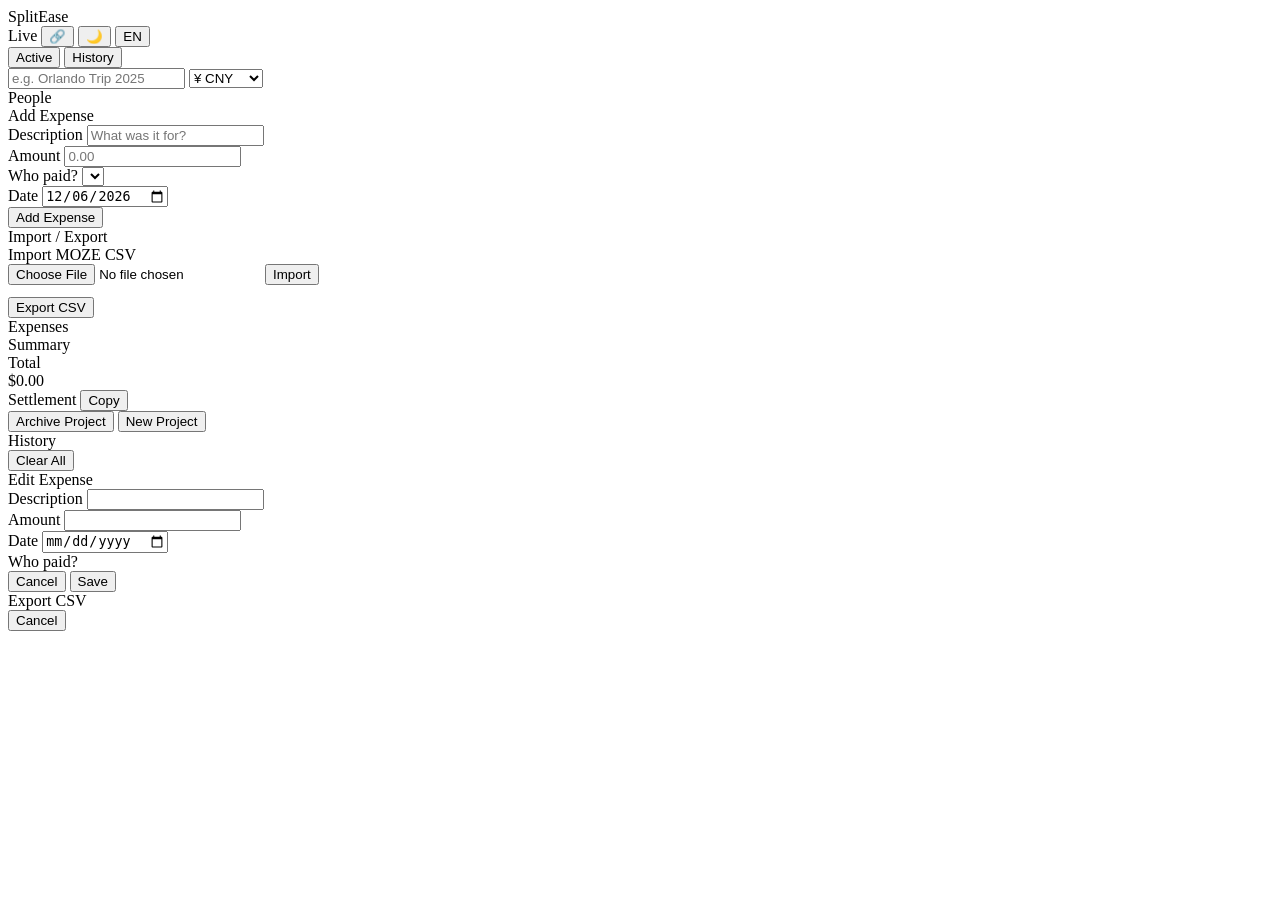
==== static/index.html @ 930db7bf "Complete rewrite: SplitEase v2.0 - FastAPI + SQLite backend replacing raw http.server + JSON file - " ====
<!DOCTYPE html>
<html lang="en">
<head>
    <meta charset="UTF-8">
    <meta name="viewport" content="width=device-width, initial-scale=1.0, user-scalable=no">
    <title>SplitEase</title>
    <link rel="stylesheet" href="/css/style.css">
    <link rel="icon" href="data:image/svg+xml,<svg xmlns='http://www.w3.org/2000/svg' viewBox='0 0 100 100'><text y='.9em' font-size='90'>💰</text></svg>">
</head>
<body>

<div id="toastContainer" class="toast-container"></div>

<div class="app-container">

    <!-- Header -->
    <header class="app-header">
        <span class="app-logo" data-i18n="appTitle">SplitEase</span>
        <div class="header-actions">
            <span id="syncBadge" class="sync-badge hidden">
                <span class="sync-dot"></span>
                Live
            </span>
            <button class="icon-button" onclick="startShare()" title="Share">&#128279;</button>
            <button class="icon-button" id="themeBtn" onclick="toggleTheme()">&#127769;</button>
            <button class="icon-button" id="langBtn" onclick="toggleLang(); render();">EN</button>
        </div>
    </header>

    <!-- Tabs -->
    <div class="tab-bar">
        <button class="tab-btn active" data-tab="active" onclick="switchTab('active')" data-i18n="tabActive">Active</button>
        <button class="tab-btn" data-tab="history" onclick="switchTab('history')" data-i18n="tabHistory">History</button>
    </div>

    <!-- ===== Active View ===== -->
    <div id="viewActive">

        <!-- Project Info -->
        <div class="card">
            <div class="project-header">
                <input type="text" id="projectName" data-i18n-ph="projectNamePh"
                       placeholder="e.g. Orlando Trip 2025"
                       oninput="onProjectNameChange(this.value)">
                <select id="currencySelect" class="currency-select" onchange="onCurrencyChange(this.value)">
                    <option value="¥">¥ CNY</option>
                    <option value="$">$ USD</option>
                    <option value="€">€ EUR</option>
                    <option value="£">£ GBP</option>
                    <option value="₩">₩ KRW</option>
                    <option value="JP¥">JP¥ JPY</option>
                </select>
            </div>
        </div>

        <!-- People -->
        <div class="card">
            <div class="card-title" data-i18n="people">People</div>
            <div id="peopleList" class="people-section">
                <!-- Rendered by JS -->
            </div>
        </div>

        <!-- Add Expense -->
        <div class="card">
            <div class="card-title" data-i18n="addExpense">Add Expense</div>
            <div class="add-expense-form">
                <div class="form-row">
                    <div class="form-group">
                        <label data-i18n="itemName">Description</label>
                        <input type="text" id="expenseName" data-i18n-ph="itemNamePh"
                               placeholder="What was it for?"
                               onkeydown="if(event.key==='Enter'){addExpense();event.preventDefault()}">
                    </div>
                    <div class="form-group">
                        <label data-i18n="amount">Amount</label>
                        <input type="number" id="expenseAmount" placeholder="0.00" step="0.01" min="0"
                               onkeydown="if(event.key==='Enter'){addExpense();event.preventDefault()}">
                    </div>
                </div>
                <div class="form-row">
                    <div class="form-group">
                        <label data-i18n="payer">Who paid?</label>
                        <select id="expensePayer">
                            <!-- Populated by JS -->
                        </select>
                    </div>
                    <div class="form-group">
                        <label data-i18n="date">Date</label>
                        <input type="date" id="expenseDate">
                    </div>
                </div>
                <button class="btn btn-primary btn-block" onclick="addExpense()" data-i18n="addExpense">Add Expense</button>
            </div>
        </div>

        <!-- Import / Export -->
        <div class="card">
            <div class="card-title" data-i18n="importExport">Import / Export</div>
            <div class="import-area">
                <div class="import-title" data-i18n="importCSV">Import MOZE CSV</div>
                <input type="file" id="csvFileInput" accept=".csv">
                <button class="btn btn-secondary btn-sm mt-8" onclick="handleCSVImport()" data-i18n="processCSV">Import</button>
            </div>
            <div style="display:flex;gap:8px;margin-top:12px">
                <button class="btn btn-outline btn-block" onclick="showExportMenu()" data-i18n="exportCSV">Export CSV</button>
            </div>
        </div>

        <!-- Expense List -->
        <div class="card">
            <div class="card-title" data-i18n="expenses">Expenses</div>
            <div id="expenseList" class="expense-list">
                <!-- Rendered by JS -->
            </div>
        </div>

        <!-- Summary -->
        <div id="summarySection" class="card summary-section hidden">
            <div class="card-title" data-i18n="summary">Summary</div>

            <div class="total-banner">
                <div class="total-label" data-i18n="totalCost">Total</div>
                <div id="totalAmount" class="total-amount">$0.00</div>
            </div>

            <div id="personSummaryGrid" class="person-summary-grid">
                <!-- Rendered by JS -->
            </div>

            <div class="settle-section">
                <div class="settle-title">
                    <span data-i18n="settlement">Settlement</span>
                    <button class="btn btn-sm btn-outline" onclick="copySettlement()" data-i18n="settleCopy">Copy</button>
                </div>
                <div id="settleList" class="settle-list">
                    <!-- Rendered by JS -->
                </div>
            </div>
        </div>

        <!-- Bottom Actions -->
        <div class="bottom-bar">
            <button class="btn btn-success" onclick="archiveProject()" data-i18n="archive">Archive Project</button>
            <button class="btn btn-outline" onclick="resetProject()" data-i18n="newProject">New Project</button>
        </div>

    </div>

    <!-- ===== History View ===== -->
    <div id="viewHistory" class="hidden">
        <div class="card">
            <div class="card-title" data-i18n="history">History</div>
            <div id="historyList" class="history-list">
                <!-- Rendered by JS -->
            </div>
            <button class="btn btn-outline mt-16" onclick="clearHistory()" style="color:var(--danger)"
                    data-i18n="clearHistory">Clear All</button>
        </div>
    </div>

</div>

<!-- ===== Edit Expense Modal ===== -->
<div id="editModal" class="modal-overlay" onclick="if(event.target===this)closeEditModal()">
    <div class="modal-content">
        <div class="modal-handle"></div>
        <div class="modal-title" data-i18n="editExpense">Edit Expense</div>
        <input type="hidden" id="editExpId">

        <div class="form-group mb-12">
            <label data-i18n="itemName">Description</label>
            <input type="text" id="editExpName">
        </div>

        <div class="form-row mb-12">
            <div class="form-group">
                <label data-i18n="amount">Amount</label>
                <input type="number" id="editExpAmount" step="0.01" min="0">
            </div>
            <div class="form-group">
                <label data-i18n="date">Date</label>
                <input type="date" id="editExpDate">
            </div>
        </div>

        <div class="form-group mb-12">
            <label data-i18n="payer">Who paid?</label>
            <div id="editExpPayer" class="payer-select">
                <!-- Rendered by JS -->
            </div>
        </div>

        <div class="modal-actions">
            <button class="btn btn-secondary" onclick="closeEditModal()" data-i18n="cancel">Cancel</button>
            <button class="btn btn-primary" onclick="saveEdit()" data-i18n="save">Save</button>
        </div>
    </div>
</div>

<!-- ===== Export Modal ===== -->
<div id="exportModal" class="modal-overlay" onclick="if(event.target===this)closeExportModal()">
    <div class="modal-content">
        <div class="modal-handle"></div>
        <div class="modal-title" data-i18n="exportCSV">Export CSV</div>
        <div id="exportPersonList">
            <!-- Rendered by JS -->
        </div>
        <button class="btn btn-secondary btn-block mt-16" onclick="closeExportModal()" data-i18n="cancel">Cancel</button>
    </div>
</div>

<!-- Scripts -->
<script src="/js/i18n.js"></script>
<script src="/js/settle.js"></script>
<script src="/js/csv.js"></script>
<script src="/js/app.js"></script>

<script>
    // Set today's date as default
    document.getElementById('expenseDate').valueAsDate = new Date();

    // Update lang button text
    const langObserver = new MutationObserver(() => {
        document.getElementById('langBtn').textContent = currentLang === 'en' ? 'EN' : '中';
        updatePayerOptions();
    });

    // Watch for language changes
    setInterval(() => {
        const btn = document.getElementById('langBtn');
        if (btn) btn.textContent = currentLang === 'en' ? 'EN' : '中';
    }, 500);
</script>

</body>
</html>
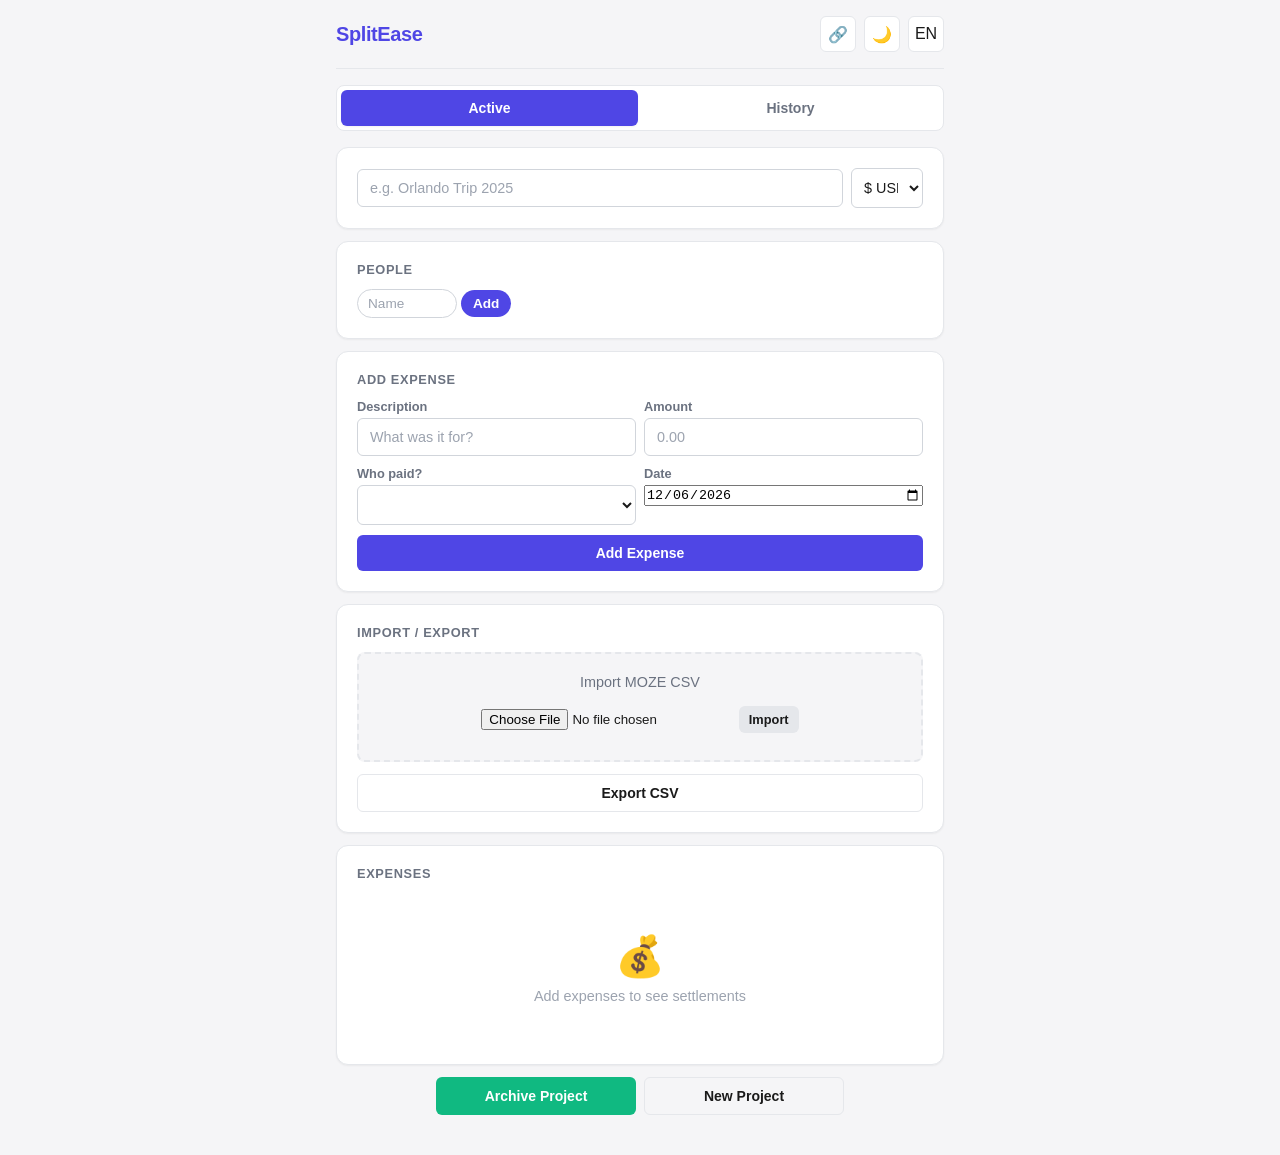
==== commit 4e7a0c7a: "Fix relative paths for sub-path proxy deployment Use relative CSS/JS paths and dynamic API URL detec" ====
--- a/static/index.html
+++ b/static/index.html
@@ -4,7 +4,7 @@
     <meta charset="UTF-8">
     <meta name="viewport" content="width=device-width, initial-scale=1.0, user-scalable=no">
     <title>SplitEase</title>
-    <link rel="stylesheet" href="/css/style.css">
+    <link rel="stylesheet" href="css/style.css">
     <link rel="icon" href="data:image/svg+xml,<svg xmlns='http://www.w3.org/2000/svg' viewBox='0 0 100 100'><text y='.9em' font-size='90'>💰</text></svg>">
 </head>
 <body>
@@ -211,10 +211,10 @@
 </div>
 
 <!-- Scripts -->
-<script src="/js/i18n.js"></script>
-<script src="/js/settle.js"></script>
-<script src="/js/csv.js"></script>
-<script src="/js/app.js"></script>
+<script src="js/i18n.js"></script>
+<script src="js/settle.js"></script>
+<script src="js/csv.js"></script>
+<script src="js/app.js"></script>
 
 <script>
     // Set today's date as default
--- a/static/css/style.css
+++ b/static/css/style.css
@@ -0,0 +1,905 @@
+/* ===== CSS Variables ===== */
+:root {
+    --primary: #4f46e5;
+    --primary-hover: #4338ca;
+    --primary-light: #e0e7ff;
+    --bg: #f5f5f7;
+    --card: #ffffff;
+    --text: #1a1a1a;
+    --text-secondary: #6b7280;
+    --text-tertiary: #9ca3af;
+    --border: #e5e7eb;
+    --input-bg: #ffffff;
+    --input-border: #d1d5db;
+    --success: #10b981;
+    --success-light: #d1fae5;
+    --danger: #ef4444;
+    --danger-light: #fee2e2;
+    --warning: #f59e0b;
+    --warning-light: #fef3c7;
+    --shadow-sm: 0 1px 2px rgba(0,0,0,0.05);
+    --shadow: 0 1px 3px rgba(0,0,0,0.1), 0 1px 2px rgba(0,0,0,0.06);
+    --shadow-lg: 0 4px 6px -1px rgba(0,0,0,0.1), 0 2px 4px -2px rgba(0,0,0,0.1);
+    --radius: 12px;
+    --radius-sm: 8px;
+    --radius-xs: 6px;
+}
+
+[data-theme="dark"] {
+    --primary: #818cf8;
+    --primary-hover: #a5b4fc;
+    --primary-light: #312e81;
+    --bg: #0f172a;
+    --card: #1e293b;
+    --text: #f1f5f9;
+    --text-secondary: #94a3b8;
+    --text-tertiary: #64748b;
+    --border: #334155;
+    --input-bg: #334155;
+    --input-border: #475569;
+    --success: #34d399;
+    --success-light: #064e3b;
+    --danger: #f87171;
+    --danger-light: #7f1d1d;
+    --warning: #fbbf24;
+    --warning-light: #78350f;
+    --shadow-sm: 0 1px 2px rgba(0,0,0,0.2);
+    --shadow: 0 1px 3px rgba(0,0,0,0.3);
+    --shadow-lg: 0 4px 6px rgba(0,0,0,0.4);
+}
+
+/* ===== Reset & Base ===== */
+*, *::before, *::after { box-sizing: border-box; margin: 0; padding: 0; }
+
+body {
+    font-family: -apple-system, BlinkMacSystemFont, "SF Pro Display", "Segoe UI", Roboto, sans-serif;
+    background: var(--bg);
+    color: var(--text);
+    min-height: 100dvh;
+    transition: background-color 0.3s, color 0.3s;
+    -webkit-font-smoothing: antialiased;
+}
+
+/* ===== Layout ===== */
+.app-container {
+    max-width: 640px;
+    margin: 0 auto;
+    padding: 0 16px 100px;
+}
+
+/* ===== Header ===== */
+.app-header {
+    display: flex;
+    align-items: center;
+    justify-content: space-between;
+    padding: 16px 0;
+    position: sticky;
+    top: 0;
+    background: var(--bg);
+    z-index: 100;
+    border-bottom: 1px solid var(--border);
+    margin-bottom: 16px;
+}
+
+.app-logo {
+    font-size: 1.25rem;
+    font-weight: 700;
+    color: var(--primary);
+    letter-spacing: -0.02em;
+}
+
+.header-actions {
+    display: flex;
+    gap: 8px;
+    align-items: center;
+}
+
+.icon-button {
+    width: 36px;
+    height: 36px;
+    border: 1px solid var(--border);
+    background: var(--card);
+    border-radius: var(--radius-xs);
+    display: flex;
+    align-items: center;
+    justify-content: center;
+    cursor: pointer;
+    font-size: 1rem;
+    color: var(--text);
+    transition: all 0.15s;
+}
+
+.icon-button:hover { background: var(--primary-light); }
+.icon-button:active { transform: scale(0.95); }
+
+/* ===== Tabs ===== */
+.tab-bar {
+    display: flex;
+    gap: 4px;
+    background: var(--card);
+    border-radius: var(--radius-sm);
+    padding: 4px;
+    border: 1px solid var(--border);
+    margin-bottom: 16px;
+}
+
+.tab-btn {
+    flex: 1;
+    padding: 10px 16px;
+    border: none;
+    background: transparent;
+    color: var(--text-secondary);
+    font-size: 0.875rem;
+    font-weight: 600;
+    border-radius: var(--radius-xs);
+    cursor: pointer;
+    transition: all 0.2s;
+}
+
+.tab-btn.active {
+    background: var(--primary);
+    color: white;
+    box-shadow: var(--shadow-sm);
+}
+
+/* ===== Cards ===== */
+.card {
+    background: var(--card);
+    border: 1px solid var(--border);
+    border-radius: var(--radius);
+    padding: 20px;
+    margin-bottom: 12px;
+    box-shadow: var(--shadow-sm);
+}
+
+.card-title {
+    font-size: 0.8rem;
+    font-weight: 600;
+    color: var(--text-secondary);
+    text-transform: uppercase;
+    letter-spacing: 0.05em;
+    margin-bottom: 12px;
+}
+
+/* ===== Project Header Card ===== */
+.project-header {
+    display: flex;
+    gap: 8px;
+    align-items: center;
+}
+
+.project-header input {
+    flex: 1;
+}
+
+.currency-select {
+    width: 72px;
+    padding: 10px 8px;
+    border: 1px solid var(--input-border);
+    border-radius: var(--radius-xs);
+    background: var(--input-bg);
+    color: var(--text);
+    font-size: 0.9rem;
+    cursor: pointer;
+}
+
+/* ===== Inputs ===== */
+input[type="text"],
+input[type="number"],
+select {
+    width: 100%;
+    padding: 10px 12px;
+    border: 1px solid var(--input-border);
+    border-radius: var(--radius-xs);
+    background: var(--input-bg);
+    color: var(--text);
+    font-size: 0.9rem;
+    transition: border-color 0.2s;
+    outline: none;
+}
+
+input:focus, select:focus {
+    border-color: var(--primary);
+    box-shadow: 0 0 0 3px rgba(79,70,229,0.1);
+}
+
+input::placeholder { color: var(--text-tertiary); }
+
+/* ===== Buttons ===== */
+.btn {
+    display: inline-flex;
+    align-items: center;
+    justify-content: center;
+    gap: 6px;
+    padding: 10px 16px;
+    border: none;
+    border-radius: var(--radius-xs);
+    font-size: 0.875rem;
+    font-weight: 600;
+    cursor: pointer;
+    transition: all 0.15s;
+    white-space: nowrap;
+}
+
+.btn:active { transform: scale(0.97); }
+
+.btn-primary { background: var(--primary); color: white; }
+.btn-primary:hover { background: var(--primary-hover); }
+
+.btn-success { background: var(--success); color: white; }
+.btn-danger { background: var(--danger); color: white; }
+.btn-secondary { background: var(--border); color: var(--text); }
+
+.btn-outline {
+    background: transparent;
+    border: 1px solid var(--border);
+    color: var(--text);
+}
+
+.btn-outline:hover { background: var(--primary-light); }
+
+.btn-sm {
+    padding: 6px 10px;
+    font-size: 0.8rem;
+}
+
+.btn-block { width: 100%; }
+
+.btn-icon {
+    width: 32px;
+    height: 32px;
+    padding: 0;
+    border-radius: var(--radius-xs);
+}
+
+/* ===== People Tags ===== */
+.people-section {
+    display: flex;
+    flex-wrap: wrap;
+    gap: 8px;
+    align-items: center;
+}
+
+.person-tag {
+    display: inline-flex;
+    align-items: center;
+    gap: 6px;
+    padding: 6px 12px;
+    background: var(--primary-light);
+    color: var(--primary);
+    border-radius: 100px;
+    font-size: 0.85rem;
+    font-weight: 500;
+}
+
+.person-tag .remove-person {
+    width: 18px;
+    height: 18px;
+    border-radius: 50%;
+    border: none;
+    background: rgba(0,0,0,0.1);
+    color: var(--primary);
+    cursor: pointer;
+    display: flex;
+    align-items: center;
+    justify-content: center;
+    font-size: 0.7rem;
+    line-height: 1;
+}
+
+[data-theme="dark"] .person-tag .remove-person {
+    background: rgba(255,255,255,0.15);
+}
+
+.add-person-inline {
+    display: inline-flex;
+    align-items: center;
+    gap: 4px;
+}
+
+.add-person-inline input {
+    width: 100px;
+    padding: 6px 10px;
+    font-size: 0.85rem;
+    border-radius: 100px;
+}
+
+.add-person-inline .btn {
+    border-radius: 100px;
+    padding: 6px 12px;
+    font-size: 0.85rem;
+}
+
+/* ===== Expense List ===== */
+.expense-list {
+    display: flex;
+    flex-direction: column;
+    gap: 8px;
+}
+
+.expense-card {
+    display: flex;
+    align-items: center;
+    gap: 12px;
+    padding: 12px 16px;
+    background: var(--card);
+    border: 1px solid var(--border);
+    border-radius: var(--radius-sm);
+    cursor: pointer;
+    transition: all 0.15s;
+}
+
+.expense-card:hover {
+    border-color: var(--primary);
+    box-shadow: var(--shadow);
+}
+
+.expense-card.expanded {
+    flex-direction: column;
+    align-items: stretch;
+}
+
+.expense-main {
+    display: flex;
+    align-items: center;
+    gap: 12px;
+    width: 100%;
+    min-width: 0;
+}
+
+.expense-info {
+    flex: 1;
+    min-width: 0;
+}
+
+.expense-name {
+    font-weight: 600;
+    font-size: 0.95rem;
+    white-space: nowrap;
+    overflow: hidden;
+    text-overflow: ellipsis;
+}
+
+.expense-meta {
+    font-size: 0.8rem;
+    color: var(--text-secondary);
+    margin-top: 2px;
+    display: flex;
+    gap: 8px;
+    align-items: center;
+}
+
+.expense-amount {
+    font-weight: 700;
+    font-size: 1.1rem;
+    font-variant-numeric: tabular-nums;
+    white-space: nowrap;
+}
+
+.expense-actions {
+    display: flex;
+    gap: 4px;
+}
+
+/* Expense Detail (expanded) */
+.expense-detail {
+    width: 100%;
+    padding-top: 12px;
+    border-top: 1px solid var(--border);
+    display: none;
+}
+
+.expense-card.expanded .expense-detail {
+    display: block;
+}
+
+.split-type-selector {
+    display: flex;
+    gap: 4px;
+    margin-bottom: 12px;
+}
+
+.split-type-btn {
+    flex: 1;
+    padding: 6px;
+    border: 1px solid var(--border);
+    background: transparent;
+    color: var(--text-secondary);
+    font-size: 0.8rem;
+    border-radius: var(--radius-xs);
+    cursor: pointer;
+    font-weight: 500;
+}
+
+.split-type-btn.active {
+    background: var(--primary);
+    color: white;
+    border-color: var(--primary);
+}
+
+.split-people-grid {
+    display: grid;
+    grid-template-columns: repeat(auto-fill, minmax(140px, 1fr));
+    gap: 8px;
+}
+
+.split-person-item {
+    display: flex;
+    align-items: center;
+    gap: 8px;
+    padding: 8px;
+    border: 1px solid var(--border);
+    border-radius: var(--radius-xs);
+    font-size: 0.85rem;
+}
+
+.split-person-item.excluded {
+    opacity: 0.4;
+}
+
+.split-person-item input[type="checkbox"] {
+    width: 18px;
+    height: 18px;
+    accent-color: var(--primary);
+    cursor: pointer;
+}
+
+.split-person-item input[type="number"] {
+    width: 60px;
+    padding: 4px 6px;
+    font-size: 0.8rem;
+    text-align: right;
+}
+
+.split-person-item .person-label {
+    flex: 1;
+    min-width: 0;
+    overflow: hidden;
+    text-overflow: ellipsis;
+    white-space: nowrap;
+}
+
+.split-person-item .split-value {
+    font-weight: 600;
+    font-variant-numeric: tabular-nums;
+    color: var(--primary);
+    font-size: 0.85rem;
+}
+
+/* ===== Add Expense Form ===== */
+.add-expense-form {
+    display: grid;
+    gap: 10px;
+}
+
+.form-row {
+    display: grid;
+    grid-template-columns: 1fr 1fr;
+    gap: 8px;
+}
+
+.form-row-3 {
+    display: grid;
+    grid-template-columns: 2fr 1fr auto;
+    gap: 8px;
+    align-items: end;
+}
+
+.form-group {
+    display: flex;
+    flex-direction: column;
+    gap: 4px;
+}
+
+.form-group label {
+    font-size: 0.8rem;
+    font-weight: 600;
+    color: var(--text-secondary);
+}
+
+.payer-select {
+    display: flex;
+    flex-wrap: wrap;
+    gap: 6px;
+}
+
+.payer-chip {
+    padding: 6px 12px;
+    border: 1px solid var(--border);
+    border-radius: 100px;
+    font-size: 0.8rem;
+    cursor: pointer;
+    background: transparent;
+    color: var(--text);
+    transition: all 0.15s;
+}
+
+.payer-chip.selected {
+    background: var(--primary);
+    color: white;
+    border-color: var(--primary);
+}
+
+/* ===== Summary Section ===== */
+.summary-section {
+    margin-top: 0;
+}
+
+.total-banner {
+    text-align: center;
+    padding: 16px;
+    background: var(--primary-light);
+    border-radius: var(--radius-sm);
+    margin-bottom: 16px;
+}
+
+.total-label {
+    font-size: 0.8rem;
+    color: var(--text-secondary);
+    font-weight: 600;
+    text-transform: uppercase;
+    letter-spacing: 0.05em;
+}
+
+.total-amount {
+    font-size: 2rem;
+    font-weight: 800;
+    color: var(--primary);
+    font-variant-numeric: tabular-nums;
+    margin-top: 4px;
+}
+
+.person-summary-grid {
+    display: grid;
+    grid-template-columns: repeat(auto-fill, minmax(120px, 1fr));
+    gap: 8px;
+    margin-bottom: 16px;
+}
+
+.person-summary-card {
+    text-align: center;
+    padding: 12px;
+    background: var(--bg);
+    border-radius: var(--radius-sm);
+    border: 1px solid var(--border);
+}
+
+.person-summary-name {
+    font-weight: 600;
+    font-size: 0.85rem;
+    margin-bottom: 4px;
+}
+
+.person-summary-paid {
+    font-size: 0.75rem;
+    color: var(--text-secondary);
+}
+
+.person-summary-owes {
+    font-size: 1.1rem;
+    font-weight: 700;
+    font-variant-numeric: tabular-nums;
+    margin-top: 4px;
+}
+
+.person-summary-owes.positive { color: var(--success); }
+.person-summary-owes.negative { color: var(--danger); }
+.person-summary-owes.zero { color: var(--text-tertiary); }
+
+/* ===== Settlement ===== */
+.settle-section {
+    margin-top: 16px;
+}
+
+.settle-title {
+    font-size: 0.8rem;
+    font-weight: 600;
+    color: var(--text-secondary);
+    text-transform: uppercase;
+    letter-spacing: 0.05em;
+    margin-bottom: 10px;
+    display: flex;
+    align-items: center;
+    justify-content: space-between;
+}
+
+.settle-list {
+    display: flex;
+    flex-direction: column;
+    gap: 8px;
+}
+
+.settle-item {
+    display: flex;
+    align-items: center;
+    gap: 10px;
+    padding: 10px 14px;
+    background: var(--bg);
+    border-radius: var(--radius-sm);
+    border: 1px solid var(--border);
+}
+
+.settle-from, .settle-to {
+    font-weight: 600;
+    font-size: 0.9rem;
+}
+
+.settle-arrow {
+    color: var(--text-tertiary);
+    font-size: 1.2rem;
+}
+
+.settle-amount {
+    margin-left: auto;
+    font-weight: 700;
+    color: var(--primary);
+    font-variant-numeric: tabular-nums;
+}
+
+.settle-empty {
+    text-align: center;
+    padding: 20px;
+    color: var(--text-tertiary);
+    font-size: 0.9rem;
+}
+
+/* ===== Import Area ===== */
+.import-area {
+    border: 2px dashed var(--border);
+    border-radius: var(--radius-sm);
+    padding: 20px;
+    text-align: center;
+    background: var(--bg);
+    transition: border-color 0.2s;
+}
+
+.import-area:hover { border-color: var(--primary); }
+
+.import-area input[type="file"] {
+    margin: 10px 0;
+}
+
+.import-title {
+    font-size: 0.9rem;
+    color: var(--text-secondary);
+    margin-bottom: 8px;
+}
+
+/* ===== History ===== */
+.history-list {
+    display: flex;
+    flex-direction: column;
+    gap: 8px;
+}
+
+.history-item {
+    display: flex;
+    justify-content: space-between;
+    align-items: center;
+    padding: 14px 16px;
+    background: var(--card);
+    border: 1px solid var(--border);
+    border-radius: var(--radius-sm);
+}
+
+.history-info h3 {
+    font-size: 1rem;
+    font-weight: 600;
+}
+
+.history-meta {
+    font-size: 0.8rem;
+    color: var(--text-secondary);
+    margin-top: 2px;
+}
+
+.history-amount {
+    font-weight: 700;
+    font-size: 1.1rem;
+    color: var(--primary);
+    font-variant-numeric: tabular-nums;
+}
+
+/* ===== Modal ===== */
+.modal-overlay {
+    position: fixed;
+    top: 0;
+    left: 0;
+    width: 100%;
+    height: 100%;
+    background: rgba(0,0,0,0.5);
+    backdrop-filter: blur(4px);
+    display: flex;
+    align-items: flex-end;
+    justify-content: center;
+    z-index: 1000;
+    opacity: 0;
+    pointer-events: none;
+    transition: opacity 0.2s;
+}
+
+.modal-overlay.active {
+    opacity: 1;
+    pointer-events: auto;
+}
+
+.modal-content {
+    background: var(--card);
+    border-radius: var(--radius) var(--radius) 0 0;
+    padding: 24px 20px;
+    width: 100%;
+    max-width: 640px;
+    max-height: 85dvh;
+    overflow-y: auto;
+    transform: translateY(100%);
+    transition: transform 0.3s ease-out;
+}
+
+.modal-overlay.active .modal-content {
+    transform: translateY(0);
+}
+
+.modal-handle {
+    width: 40px;
+    height: 4px;
+    background: var(--border);
+    border-radius: 100px;
+    margin: 0 auto 16px;
+}
+
+.modal-title {
+    font-size: 1.1rem;
+    font-weight: 700;
+    margin-bottom: 16px;
+}
+
+.modal-actions {
+    display: flex;
+    gap: 8px;
+    margin-top: 16px;
+}
+
+.modal-actions .btn { flex: 1; }
+
+/* ===== Toast ===== */
+.toast-container {
+    position: fixed;
+    top: 20px;
+    left: 50%;
+    transform: translateX(-50%);
+    z-index: 2000;
+    display: flex;
+    flex-direction: column;
+    gap: 8px;
+}
+
+.toast {
+    padding: 12px 20px;
+    background: var(--card);
+    border: 1px solid var(--border);
+    border-radius: var(--radius-sm);
+    box-shadow: var(--shadow-lg);
+    font-size: 0.9rem;
+    font-weight: 500;
+    animation: toastIn 0.3s ease-out, toastOut 0.3s ease-in 2.5s forwards;
+    white-space: nowrap;
+}
+
+.toast.success { border-left: 3px solid var(--success); }
+.toast.error { border-left: 3px solid var(--danger); }
+.toast.info { border-left: 3px solid var(--primary); }
+
+@keyframes toastIn {
+    from { opacity: 0; transform: translateY(-10px); }
+    to { opacity: 1; transform: translateY(0); }
+}
+
+@keyframes toastOut {
+    from { opacity: 1; }
+    to { opacity: 0; }
+}
+
+/* ===== Sync Status ===== */
+.sync-badge {
+    display: inline-flex;
+    align-items: center;
+    gap: 4px;
+    padding: 4px 10px;
+    font-size: 0.75rem;
+    font-weight: 600;
+    border-radius: 100px;
+    background: var(--success-light);
+    color: var(--success);
+}
+
+.sync-dot {
+    width: 6px;
+    height: 6px;
+    border-radius: 50%;
+    background: var(--success);
+    animation: pulse 2s infinite;
+}
+
+@keyframes pulse {
+    0%, 100% { opacity: 0.5; }
+    50% { opacity: 1; }
+}
+
+/* ===== Bottom Bar ===== */
+.bottom-bar {
+    position: fixed;
+    bottom: 0;
+    left: 0;
+    right: 0;
+    background: var(--card);
+    border-top: 1px solid var(--border);
+    padding: 12px 16px;
+    display: flex;
+    gap: 8px;
+    justify-content: center;
+    z-index: 50;
+    box-shadow: 0 -2px 10px rgba(0,0,0,0.05);
+}
+
+.bottom-bar .btn { flex: 1; max-width: 200px; }
+
+/* ===== Empty State ===== */
+.empty-state {
+    text-align: center;
+    padding: 40px 20px;
+    color: var(--text-tertiary);
+}
+
+.empty-state-icon {
+    font-size: 2.5rem;
+    margin-bottom: 8px;
+}
+
+.empty-state-text {
+    font-size: 0.9rem;
+}
+
+/* ===== Utilities ===== */
+.hidden { display: none !important; }
+.text-center { text-align: center; }
+.text-sm { font-size: 0.85rem; }
+.text-xs { font-size: 0.75rem; }
+.mt-8 { margin-top: 8px; }
+.mt-12 { margin-top: 12px; }
+.mt-16 { margin-top: 16px; }
+.mb-8 { margin-bottom: 8px; }
+.mb-12 { margin-bottom: 12px; }
+.gap-8 { gap: 8px; }
+.flex { display: flex; }
+.flex-wrap { flex-wrap: wrap; }
+.items-center { align-items: center; }
+.justify-between { justify-content: space-between; }
+
+/* ===== Desktop Enhancements ===== */
+@media (min-width: 768px) {
+    .app-container {
+        padding-bottom: 40px;
+    }
+
+    .bottom-bar {
+        position: static;
+        background: transparent;
+        border: none;
+        padding: 0;
+        box-shadow: none;
+        margin-top: 12px;
+    }
+
+    .modal-overlay {
+        align-items: center;
+    }
+
+    .modal-content {
+        border-radius: var(--radius);
+        max-width: 480px;
+    }
+
+    .form-row-3 {
+        grid-template-columns: 2fr 1fr 1fr auto;
+    }
+}
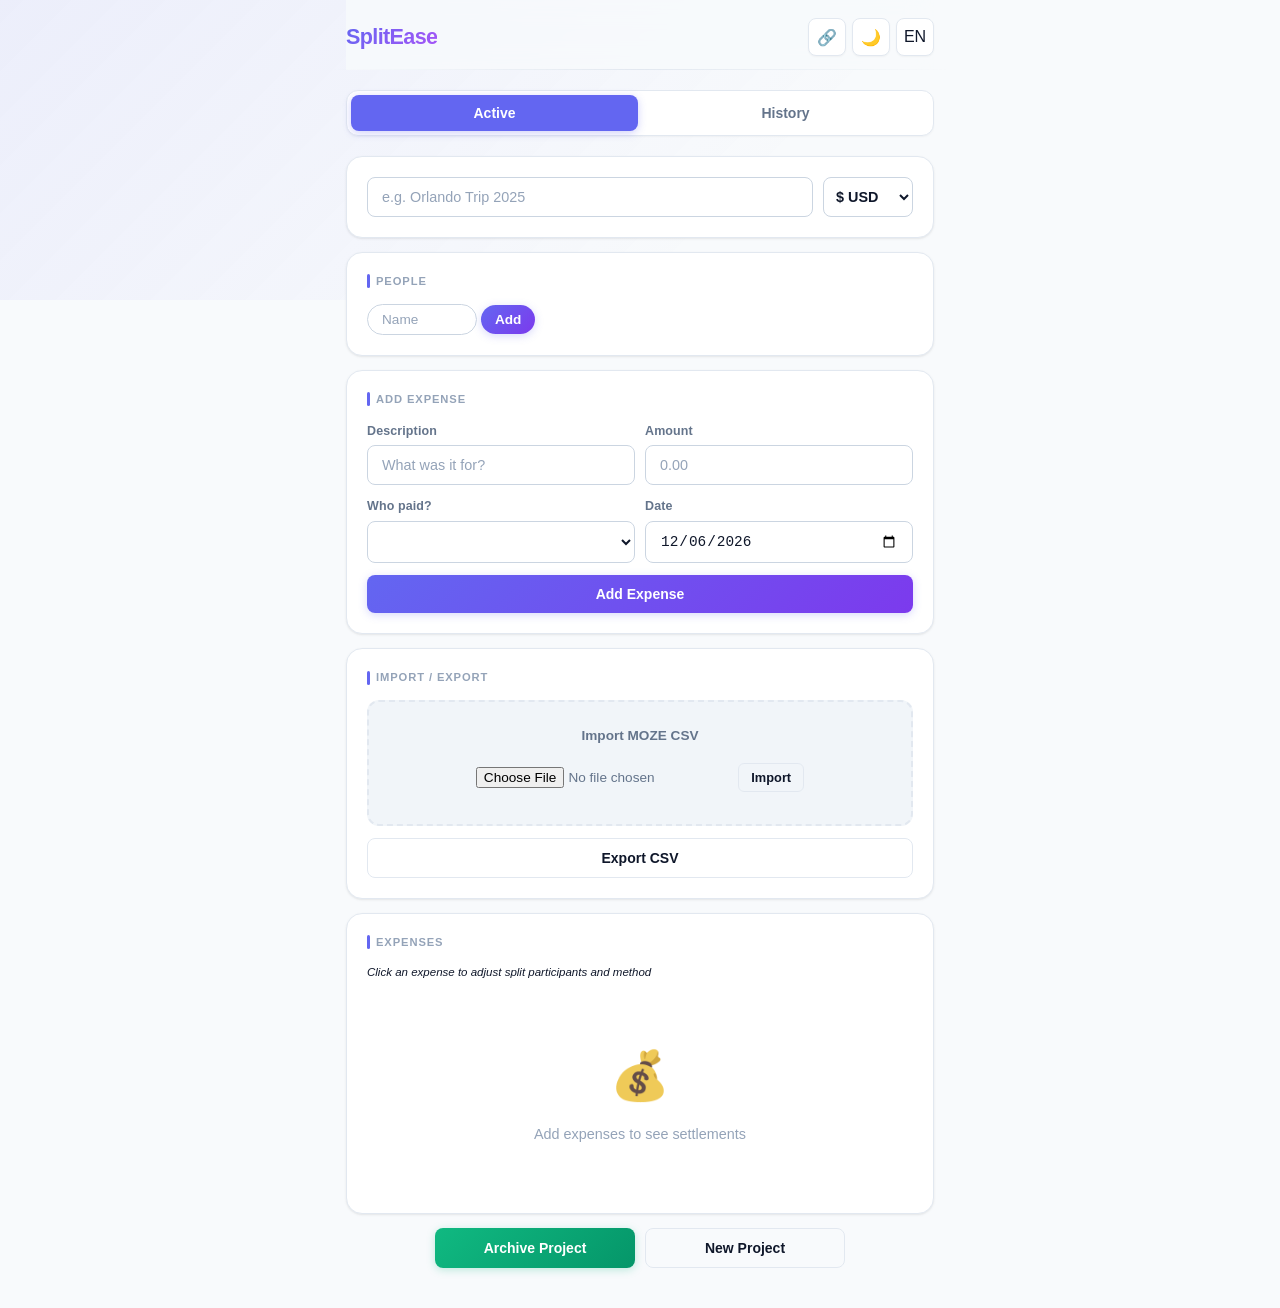
==== commit d4ca7e25: "Fix split participation UX, improve CSV fingerprint, add currency auto-detect - CSV fingerprint now " ====
--- a/static/index.html
+++ b/static/index.html
@@ -110,6 +110,7 @@
         <!-- Expense List -->
         <div class="card">
             <div class="card-title" data-i18n="expenses">Expenses</div>
+            <div class="card-hint" data-i18n="expenseHint">Click an expense to adjust split participants and method</div>
             <div id="expenseList" class="expense-list">
                 <!-- Rendered by JS -->
             </div>
--- a/static/css/style.css
+++ b/static/css/style.css
@@ -1,68 +1,96 @@
 /* ===== CSS Variables ===== */
 :root {
-    --primary: #4f46e5;
-    --primary-hover: #4338ca;
-    --primary-light: #e0e7ff;
-    --bg: #f5f5f7;
+    --primary: #6366f1;
+    --primary-hover: #4f46e5;
+    --primary-light: #eef2ff;
+    --primary-subtle: rgba(99,102,241,0.08);
+    --primary-glow: rgba(99,102,241,0.15);
+    --bg: #f8fafc;
+    --bg-subtle: #f1f5f9;
     --card: #ffffff;
-    --text: #1a1a1a;
-    --text-secondary: #6b7280;
-    --text-tertiary: #9ca3af;
-    --border: #e5e7eb;
+    --text: #0f172a;
+    --text-secondary: #64748b;
+    --text-tertiary: #94a3b8;
+    --border: #e2e8f0;
+    --border-light: #f1f5f9;
     --input-bg: #ffffff;
-    --input-border: #d1d5db;
+    --input-border: #cbd5e1;
     --success: #10b981;
-    --success-light: #d1fae5;
+    --success-light: #ecfdf5;
     --danger: #ef4444;
-    --danger-light: #fee2e2;
+    --danger-light: #fef2f2;
     --warning: #f59e0b;
-    --warning-light: #fef3c7;
-    --shadow-sm: 0 1px 2px rgba(0,0,0,0.05);
-    --shadow: 0 1px 3px rgba(0,0,0,0.1), 0 1px 2px rgba(0,0,0,0.06);
-    --shadow-lg: 0 4px 6px -1px rgba(0,0,0,0.1), 0 2px 4px -2px rgba(0,0,0,0.1);
-    --radius: 12px;
-    --radius-sm: 8px;
-    --radius-xs: 6px;
+    --warning-light: #fffbeb;
+    --shadow-xs: 0 1px 2px rgba(0,0,0,0.04);
+    --shadow-sm: 0 1px 3px rgba(0,0,0,0.06), 0 1px 2px rgba(0,0,0,0.04);
+    --shadow: 0 4px 6px -1px rgba(0,0,0,0.07), 0 2px 4px -2px rgba(0,0,0,0.05);
+    --shadow-lg: 0 10px 15px -3px rgba(0,0,0,0.08), 0 4px 6px -4px rgba(0,0,0,0.04);
+    --shadow-xl: 0 20px 25px -5px rgba(0,0,0,0.08), 0 8px 10px -6px rgba(0,0,0,0.04);
+    --radius: 16px;
+    --radius-sm: 12px;
+    --radius-xs: 8px;
+    --transition: 0.2s cubic-bezier(0.4, 0, 0.2, 1);
 }
 
 [data-theme="dark"] {
     --primary: #818cf8;
     --primary-hover: #a5b4fc;
-    --primary-light: #312e81;
-    --bg: #0f172a;
-    --card: #1e293b;
+    --primary-light: rgba(129,140,248,0.12);
+    --primary-subtle: rgba(129,140,248,0.06);
+    --primary-glow: rgba(129,140,248,0.2);
+    --bg: #0c1222;
+    --bg-subtle: #131c31;
+    --card: #1a2332;
     --text: #f1f5f9;
     --text-secondary: #94a3b8;
     --text-tertiary: #64748b;
-    --border: #334155;
-    --input-bg: #334155;
-    --input-border: #475569;
+    --border: #1e3048;
+    --border-light: #1e293b;
+    --input-bg: #1e293b;
+    --input-border: #334155;
     --success: #34d399;
-    --success-light: #064e3b;
-    --danger: #f87171;
-    --danger-light: #7f1d1d;
+    --success-light: rgba(52,211,153,0.1);
+    --danger: #fb7185;
+    --danger-light: rgba(251,113,133,0.1);
     --warning: #fbbf24;
-    --warning-light: #78350f;
-    --shadow-sm: 0 1px 2px rgba(0,0,0,0.2);
-    --shadow: 0 1px 3px rgba(0,0,0,0.3);
-    --shadow-lg: 0 4px 6px rgba(0,0,0,0.4);
+    --warning-light: rgba(251,191,36,0.1);
+    --shadow-xs: 0 1px 2px rgba(0,0,0,0.15);
+    --shadow-sm: 0 1px 3px rgba(0,0,0,0.2);
+    --shadow: 0 4px 6px rgba(0,0,0,0.25);
+    --shadow-lg: 0 10px 15px rgba(0,0,0,0.3);
+    --shadow-xl: 0 20px 25px rgba(0,0,0,0.35);
 }
 
 /* ===== Reset & Base ===== */
 *, *::before, *::after { box-sizing: border-box; margin: 0; padding: 0; }
 
 body {
-    font-family: -apple-system, BlinkMacSystemFont, "SF Pro Display", "Segoe UI", Roboto, sans-serif;
+    font-family: -apple-system, BlinkMacSystemFont, "SF Pro Display", "Inter", "Segoe UI", Roboto, sans-serif;
     background: var(--bg);
     color: var(--text);
     min-height: 100dvh;
     transition: background-color 0.3s, color 0.3s;
     -webkit-font-smoothing: antialiased;
+    -moz-osx-font-smoothing: grayscale;
+    line-height: 1.5;
+}
+
+/* Subtle background pattern */
+body::before {
+    content: '';
+    position: fixed;
+    top: 0;
+    left: 0;
+    right: 0;
+    height: 300px;
+    background: linear-gradient(135deg, var(--primary-subtle) 0%, transparent 60%);
+    pointer-events: none;
+    z-index: -1;
 }
 
 /* ===== Layout ===== */
 .app-container {
-    max-width: 640px;
+    max-width: 620px;
     margin: 0 auto;
     padding: 0 16px 100px;
 }
@@ -72,31 +100,52 @@
     display: flex;
     align-items: center;
     justify-content: space-between;
-    padding: 16px 0;
+    padding: 18px 0 14px;
     position: sticky;
     top: 0;
     background: var(--bg);
     z-index: 100;
-    border-bottom: 1px solid var(--border);
-    margin-bottom: 16px;
+    margin-bottom: 20px;
+}
+
+/* Frosted glass effect for sticky header */
+@supports (backdrop-filter: blur(12px)) {
+    .app-header {
+        background: color-mix(in srgb, var(--bg) 80%, transparent);
+        backdrop-filter: blur(12px) saturate(180%);
+        -webkit-backdrop-filter: blur(12px) saturate(180%);
+    }
+}
+
+.app-header::after {
+    content: '';
+    position: absolute;
+    bottom: 0;
+    left: -16px;
+    right: -16px;
+    height: 1px;
+    background: linear-gradient(90deg, transparent, var(--border), transparent);
 }
 
 .app-logo {
-    font-size: 1.25rem;
-    font-weight: 700;
-    color: var(--primary);
-    letter-spacing: -0.02em;
+    font-size: 1.35rem;
+    font-weight: 800;
+    background: linear-gradient(135deg, var(--primary), #a855f7);
+    -webkit-background-clip: text;
+    -webkit-text-fill-color: transparent;
+    background-clip: text;
+    letter-spacing: -0.03em;
 }
 
 .header-actions {
     display: flex;
-    gap: 8px;
+    gap: 6px;
     align-items: center;
 }
 
 .icon-button {
-    width: 36px;
-    height: 36px;
+    width: 38px;
+    height: 38px;
     border: 1px solid var(--border);
     background: var(--card);
     border-radius: var(--radius-xs);
@@ -106,11 +155,18 @@
     cursor: pointer;
     font-size: 1rem;
     color: var(--text);
-    transition: all 0.15s;
-}
-
-.icon-button:hover { background: var(--primary-light); }
-.icon-button:active { transform: scale(0.95); }
+    transition: all var(--transition);
+    box-shadow: var(--shadow-xs);
+}
+
+.icon-button:hover {
+    background: var(--primary-light);
+    border-color: var(--primary);
+    box-shadow: var(--shadow-sm);
+    transform: translateY(-1px);
+}
+
+.icon-button:active { transform: scale(0.95) translateY(0); }
 
 /* ===== Tabs ===== */
 .tab-bar {
@@ -120,7 +176,8 @@
     border-radius: var(--radius-sm);
     padding: 4px;
     border: 1px solid var(--border);
-    margin-bottom: 16px;
+    margin-bottom: 20px;
+    box-shadow: var(--shadow-xs);
 }
 
 .tab-btn {
@@ -133,13 +190,19 @@
     font-weight: 600;
     border-radius: var(--radius-xs);
     cursor: pointer;
-    transition: all 0.2s;
+    transition: all var(--transition);
+    position: relative;
+}
+
+.tab-btn:hover:not(.active) {
+    color: var(--text);
+    background: var(--bg-subtle);
 }
 
 .tab-btn.active {
     background: var(--primary);
     color: white;
-    box-shadow: var(--shadow-sm);
+    box-shadow: 0 2px 8px rgba(99,102,241,0.3);
 }
 
 /* ===== Cards ===== */
@@ -148,23 +211,46 @@
     border: 1px solid var(--border);
     border-radius: var(--radius);
     padding: 20px;
-    margin-bottom: 12px;
+    margin-bottom: 14px;
     box-shadow: var(--shadow-sm);
+    transition: box-shadow var(--transition);
+}
+
+.card:hover {
+    box-shadow: var(--shadow);
 }
 
 .card-title {
-    font-size: 0.8rem;
-    font-weight: 600;
-    color: var(--text-secondary);
+    font-size: 0.7rem;
+    font-weight: 700;
+    color: var(--text-tertiary);
     text-transform: uppercase;
-    letter-spacing: 0.05em;
-    margin-bottom: 12px;
+    letter-spacing: 0.08em;
+    margin-bottom: 14px;
+    display: flex;
+    align-items: center;
+    gap: 6px;
+}
+
+.card-hint {
+    font-size: 0.72rem;
+    color: var(--text-muted);
+    margin-bottom: 10px;
+    font-style: italic;
+}
+
+.card-title::before {
+    content: '';
+    width: 3px;
+    height: 14px;
+    background: var(--primary);
+    border-radius: 100px;
 }
 
 /* ===== Project Header Card ===== */
 .project-header {
     display: flex;
-    gap: 8px;
+    gap: 10px;
     align-items: center;
 }
 
@@ -173,34 +259,39 @@
 }
 
 .currency-select {
-    width: 72px;
+    width: 90px;
     padding: 10px 8px;
     border: 1px solid var(--input-border);
     border-radius: var(--radius-xs);
     background: var(--input-bg);
     color: var(--text);
     font-size: 0.9rem;
+    font-weight: 600;
     cursor: pointer;
-}
+    transition: all var(--transition);
+}
+
+.currency-select:hover { border-color: var(--primary); }
 
 /* ===== Inputs ===== */
 input[type="text"],
 input[type="number"],
+input[type="date"],
 select {
     width: 100%;
-    padding: 10px 12px;
-    border: 1px solid var(--input-border);
+    padding: 11px 14px;
+    border: 1.5px solid var(--input-border);
     border-radius: var(--radius-xs);
     background: var(--input-bg);
     color: var(--text);
     font-size: 0.9rem;
-    transition: border-color 0.2s;
+    transition: all var(--transition);
     outline: none;
 }
 
 input:focus, select:focus {
     border-color: var(--primary);
-    box-shadow: 0 0 0 3px rgba(79,70,229,0.1);
+    box-shadow: 0 0 0 3px var(--primary-glow);
 }
 
 input::placeholder { color: var(--text-tertiary); }
@@ -211,43 +302,66 @@
     align-items: center;
     justify-content: center;
     gap: 6px;
-    padding: 10px 16px;
+    padding: 11px 18px;
     border: none;
     border-radius: var(--radius-xs);
     font-size: 0.875rem;
     font-weight: 600;
     cursor: pointer;
-    transition: all 0.15s;
+    transition: all var(--transition);
     white-space: nowrap;
+    position: relative;
+    overflow: hidden;
 }
 
 .btn:active { transform: scale(0.97); }
 
-.btn-primary { background: var(--primary); color: white; }
-.btn-primary:hover { background: var(--primary-hover); }
-
-.btn-success { background: var(--success); color: white; }
+.btn-primary {
+    background: linear-gradient(135deg, var(--primary), #7c3aed);
+    color: white;
+    box-shadow: 0 2px 8px rgba(99,102,241,0.25);
+}
+.btn-primary:hover {
+    box-shadow: 0 4px 12px rgba(99,102,241,0.35);
+    transform: translateY(-1px);
+}
+
+.btn-success {
+    background: linear-gradient(135deg, var(--success), #059669);
+    color: white;
+    box-shadow: 0 2px 8px rgba(16,185,129,0.25);
+}
+.btn-success:hover {
+    box-shadow: 0 4px 12px rgba(16,185,129,0.35);
+    transform: translateY(-1px);
+}
+
 .btn-danger { background: var(--danger); color: white; }
-.btn-secondary { background: var(--border); color: var(--text); }
+.btn-secondary { background: var(--bg-subtle); color: var(--text); border: 1px solid var(--border); }
 
 .btn-outline {
     background: transparent;
-    border: 1px solid var(--border);
+    border: 1.5px solid var(--border);
     color: var(--text);
 }
 
-.btn-outline:hover { background: var(--primary-light); }
+.btn-outline:hover {
+    background: var(--primary-light);
+    border-color: var(--primary);
+    color: var(--primary);
+}
 
 .btn-sm {
-    padding: 6px 10px;
+    padding: 6px 12px;
     font-size: 0.8rem;
+    border-radius: 6px;
 }
 
 .btn-block { width: 100%; }
 
 .btn-icon {
-    width: 32px;
-    height: 32px;
+    width: 34px;
+    height: 34px;
     padding: 0;
     border-radius: var(--radius-xs);
 }
@@ -264,31 +378,44 @@
     display: inline-flex;
     align-items: center;
     gap: 6px;
-    padding: 6px 12px;
+    padding: 7px 14px;
     background: var(--primary-light);
     color: var(--primary);
     border-radius: 100px;
     font-size: 0.85rem;
-    font-weight: 500;
+    font-weight: 600;
+    transition: all var(--transition);
+    border: 1px solid transparent;
+}
+
+.person-tag:hover {
+    border-color: var(--primary);
+    box-shadow: 0 2px 8px var(--primary-glow);
 }
 
 .person-tag .remove-person {
-    width: 18px;
-    height: 18px;
+    width: 20px;
+    height: 20px;
     border-radius: 50%;
     border: none;
-    background: rgba(0,0,0,0.1);
+    background: rgba(99,102,241,0.15);
     color: var(--primary);
     cursor: pointer;
     display: flex;
     align-items: center;
     justify-content: center;
-    font-size: 0.7rem;
+    font-size: 0.75rem;
     line-height: 1;
+    transition: all var(--transition);
+}
+
+.person-tag .remove-person:hover {
+    background: var(--danger);
+    color: white;
 }
 
 [data-theme="dark"] .person-tag .remove-person {
-    background: rgba(255,255,255,0.15);
+    background: rgba(129,140,248,0.2);
 }
 
 .add-person-inline {
@@ -298,15 +425,16 @@
 }
 
 .add-person-inline input {
-    width: 100px;
-    padding: 6px 10px;
+    width: 110px;
+    padding: 7px 14px;
     font-size: 0.85rem;
     border-radius: 100px;
+    border-width: 1.5px;
 }
 
 .add-person-inline .btn {
     border-radius: 100px;
-    padding: 6px 12px;
+    padding: 7px 14px;
     font-size: 0.85rem;
 }
 
@@ -321,23 +449,44 @@
     display: flex;
     align-items: center;
     gap: 12px;
-    padding: 12px 16px;
+    padding: 14px 16px;
     background: var(--card);
     border: 1px solid var(--border);
     border-radius: var(--radius-sm);
     cursor: pointer;
-    transition: all 0.15s;
+    transition: all var(--transition);
+    position: relative;
+}
+
+.expense-card::before {
+    content: '';
+    position: absolute;
+    left: 0;
+    top: 12px;
+    bottom: 12px;
+    width: 3px;
+    background: var(--primary);
+    border-radius: 0 100px 100px 0;
+    opacity: 0;
+    transition: opacity var(--transition);
 }
 
 .expense-card:hover {
     border-color: var(--primary);
     box-shadow: var(--shadow);
-}
+    transform: translateY(-1px);
+}
+
+.expense-card:hover::before { opacity: 1; }
 
 .expense-card.expanded {
     flex-direction: column;
     align-items: stretch;
-}
+    border-color: var(--primary);
+    box-shadow: 0 4px 12px var(--primary-glow);
+}
+
+.expense-card.expanded::before { opacity: 1; }
 
 .expense-main {
     display: flex;
@@ -345,6 +494,7 @@
     gap: 12px;
     width: 100%;
     min-width: 0;
+    cursor: pointer;
 }
 
 .expense-info {
@@ -361,12 +511,24 @@
 }
 
 .expense-meta {
-    font-size: 0.8rem;
+    font-size: 0.78rem;
     color: var(--text-secondary);
-    margin-top: 2px;
-    display: flex;
-    gap: 8px;
-    align-items: center;
+    margin-top: 3px;
+    display: flex;
+    gap: 6px;
+    align-items: center;
+}
+
+.expense-meta span {
+    display: inline-flex;
+    align-items: center;
+    gap: 3px;
+}
+
+.expense-meta span:not(:last-child)::after {
+    content: '\00B7';
+    margin-left: 3px;
+    color: var(--text-tertiary);
 }
 
 .expense-amount {
@@ -374,18 +536,49 @@
     font-size: 1.1rem;
     font-variant-numeric: tabular-nums;
     white-space: nowrap;
+    color: var(--text);
 }
 
 .expense-actions {
     display: flex;
     gap: 4px;
+    opacity: 0.5;
+    transition: opacity var(--transition);
+}
+
+.expense-card:hover .expense-actions,
+.expense-card.expanded .expense-actions {
+    opacity: 1;
+}
+
+/* Expand chevron */
+.expand-chevron {
+    font-size: 0.7rem;
+    color: var(--text-muted);
+    padding: 4px 2px;
+    display: flex;
+    align-items: center;
+    transition: transform var(--transition);
+}
+
+.expense-card.expanded .expand-chevron {
+    color: var(--primary);
+}
+
+/* Split badge */
+.split-badge {
+    background: var(--bg-subtle);
+    padding: 1px 6px;
+    border-radius: 8px;
+    font-size: 0.7rem;
+    font-weight: 500;
 }
 
 /* Expense Detail (expanded) */
 .expense-detail {
     width: 100%;
-    padding-top: 12px;
-    border-top: 1px solid var(--border);
+    padding-top: 14px;
+    border-top: 1px solid var(--border-light);
     display: none;
 }
 
@@ -396,30 +589,38 @@
 .split-type-selector {
     display: flex;
     gap: 4px;
-    margin-bottom: 12px;
+    margin-bottom: 14px;
+    background: var(--bg-subtle);
+    border-radius: var(--radius-xs);
+    padding: 3px;
 }
 
 .split-type-btn {
     flex: 1;
-    padding: 6px;
-    border: 1px solid var(--border);
+    padding: 7px;
+    border: none;
     background: transparent;
     color: var(--text-secondary);
     font-size: 0.8rem;
-    border-radius: var(--radius-xs);
+    border-radius: 6px;
     cursor: pointer;
-    font-weight: 500;
+    font-weight: 600;
+    transition: all var(--transition);
+}
+
+.split-type-btn:hover:not(.active) {
+    color: var(--text);
 }
 
 .split-type-btn.active {
     background: var(--primary);
     color: white;
-    border-color: var(--primary);
+    box-shadow: 0 1px 4px rgba(99,102,241,0.3);
 }
 
 .split-people-grid {
     display: grid;
-    grid-template-columns: repeat(auto-fill, minmax(140px, 1fr));
+    grid-template-columns: repeat(auto-fill, minmax(150px, 1fr));
     gap: 8px;
 }
 
@@ -427,14 +628,21 @@
     display: flex;
     align-items: center;
     gap: 8px;
-    padding: 8px;
+    padding: 10px;
     border: 1px solid var(--border);
     border-radius: var(--radius-xs);
     font-size: 0.85rem;
+    transition: all var(--transition);
+    background: var(--card);
+}
+
+.split-person-item:hover {
+    border-color: var(--primary);
 }
 
 .split-person-item.excluded {
-    opacity: 0.4;
+    opacity: 0.35;
+    background: var(--bg-subtle);
 }
 
 .split-person-item input[type="checkbox"] {
@@ -442,13 +650,15 @@
     height: 18px;
     accent-color: var(--primary);
     cursor: pointer;
+    border-radius: 4px;
 }
 
 .split-person-item input[type="number"] {
     width: 60px;
-    padding: 4px 6px;
+    padding: 5px 6px;
     font-size: 0.8rem;
     text-align: right;
+    border-radius: 6px;
 }
 
 .split-person-item .person-label {
@@ -457,10 +667,11 @@
     overflow: hidden;
     text-overflow: ellipsis;
     white-space: nowrap;
+    font-weight: 500;
 }
 
 .split-person-item .split-value {
-    font-weight: 600;
+    font-weight: 700;
     font-variant-numeric: tabular-nums;
     color: var(--primary);
     font-size: 0.85rem;
@@ -469,55 +680,60 @@
 /* ===== Add Expense Form ===== */
 .add-expense-form {
     display: grid;
-    gap: 10px;
+    gap: 12px;
 }
 
 .form-row {
     display: grid;
     grid-template-columns: 1fr 1fr;
-    gap: 8px;
+    gap: 10px;
 }
 
 .form-row-3 {
     display: grid;
     grid-template-columns: 2fr 1fr auto;
-    gap: 8px;
+    gap: 10px;
     align-items: end;
 }
 
 .form-group {
     display: flex;
     flex-direction: column;
-    gap: 4px;
+    gap: 5px;
 }
 
 .form-group label {
+    font-size: 0.78rem;
+    font-weight: 600;
+    color: var(--text-secondary);
+    letter-spacing: 0.01em;
+}
+
+.payer-select {
+    display: flex;
+    flex-wrap: wrap;
+    gap: 6px;
+}
+
+.payer-chip {
+    padding: 7px 14px;
+    border: 1.5px solid var(--border);
+    border-radius: 100px;
     font-size: 0.8rem;
     font-weight: 600;
-    color: var(--text-secondary);
-}
-
-.payer-select {
-    display: flex;
-    flex-wrap: wrap;
-    gap: 6px;
-}
-
-.payer-chip {
-    padding: 6px 12px;
-    border: 1px solid var(--border);
-    border-radius: 100px;
-    font-size: 0.8rem;
     cursor: pointer;
     background: transparent;
     color: var(--text);
-    transition: all 0.15s;
-}
+    transition: all var(--transition);
+}
+
+.payer-chip:hover { border-color: var(--primary); color: var(--primary); }
 
 .payer-chip.selected {
-    background: var(--primary);
+    background: linear-gradient(135deg, var(--primary), #7c3aed);
     color: white;
-    border-color: var(--primary);
+    border-color: transparent;
+    box-shadow: 0 2px 8px rgba(99,102,241,0.25);
 }
 
 /* ===== Summary Section ===== */
@@ -527,118 +743,153 @@
 
 .total-banner {
     text-align: center;
-    padding: 16px;
-    background: var(--primary-light);
+    padding: 24px 16px;
+    background: linear-gradient(135deg, var(--primary-light), rgba(168,85,247,0.08));
     border-radius: var(--radius-sm);
-    margin-bottom: 16px;
+    margin-bottom: 18px;
+    border: 1px solid var(--primary-glow);
+}
+
+[data-theme="dark"] .total-banner {
+    background: linear-gradient(135deg, rgba(129,140,248,0.1), rgba(168,85,247,0.08));
 }
 
 .total-label {
-    font-size: 0.8rem;
+    font-size: 0.7rem;
     color: var(--text-secondary);
-    font-weight: 600;
+    font-weight: 700;
     text-transform: uppercase;
-    letter-spacing: 0.05em;
+    letter-spacing: 0.1em;
 }
 
 .total-amount {
-    font-size: 2rem;
+    font-size: 2.2rem;
+    font-weight: 800;
+    background: linear-gradient(135deg, var(--primary), #a855f7);
+    -webkit-background-clip: text;
+    -webkit-text-fill-color: transparent;
+    background-clip: text;
+    font-variant-numeric: tabular-nums;
+    margin-top: 6px;
+    letter-spacing: -0.02em;
+}
+
+.person-summary-grid {
+    display: grid;
+    grid-template-columns: repeat(auto-fill, minmax(130px, 1fr));
+    gap: 10px;
+    margin-bottom: 20px;
+}
+
+.person-summary-card {
+    text-align: center;
+    padding: 16px 12px;
+    background: var(--bg-subtle);
+    border-radius: var(--radius-sm);
+    border: 1px solid var(--border);
+    transition: all var(--transition);
+}
+
+.person-summary-card:hover {
+    border-color: var(--primary);
+    box-shadow: var(--shadow-sm);
+}
+
+.person-summary-name {
+    font-weight: 700;
+    font-size: 0.9rem;
+    margin-bottom: 8px;
+    color: var(--text);
+}
+
+.person-summary-paid {
+    font-size: 0.75rem;
+    color: var(--text-secondary);
+    line-height: 1.6;
+}
+
+.person-summary-owes {
+    font-size: 1.15rem;
+    font-weight: 800;
+    font-variant-numeric: tabular-nums;
+    margin-top: 8px;
+    letter-spacing: -0.01em;
+}
+
+.person-summary-owes.positive { color: var(--success); }
+.person-summary-owes.negative { color: var(--danger); }
+.person-summary-owes.zero { color: var(--text-tertiary); }
+
+/* ===== Settlement ===== */
+.settle-section {
+    margin-top: 20px;
+    padding-top: 18px;
+    border-top: 1px solid var(--border-light);
+}
+
+.settle-title {
+    font-size: 0.7rem;
+    font-weight: 700;
+    color: var(--text-tertiary);
+    text-transform: uppercase;
+    letter-spacing: 0.08em;
+    margin-bottom: 12px;
+    display: flex;
+    align-items: center;
+    justify-content: space-between;
+}
+
+.settle-list {
+    display: flex;
+    flex-direction: column;
+    gap: 8px;
+}
+
+.settle-item {
+    display: flex;
+    align-items: center;
+    gap: 10px;
+    padding: 14px 16px;
+    background: var(--bg-subtle);
+    border-radius: var(--radius-sm);
+    border: 1px solid var(--border);
+    transition: all var(--transition);
+}
+
+.settle-item:hover {
+    border-color: var(--primary);
+    box-shadow: var(--shadow-sm);
+}
+
+.settle-from {
+    font-weight: 700;
+    font-size: 0.9rem;
+    color: var(--danger);
+}
+
+.settle-to {
+    font-weight: 700;
+    font-size: 0.9rem;
+    color: var(--success);
+}
+
+.settle-arrow {
+    color: var(--text-tertiary);
+    font-size: 1.1rem;
+    flex-shrink: 0;
+}
+
+.settle-amount {
+    margin-left: auto;
     font-weight: 800;
     color: var(--primary);
     font-variant-numeric: tabular-nums;
-    margin-top: 4px;
-}
-
-.person-summary-grid {
-    display: grid;
-    grid-template-columns: repeat(auto-fill, minmax(120px, 1fr));
-    gap: 8px;
-    margin-bottom: 16px;
-}
-
-.person-summary-card {
-    text-align: center;
-    padding: 12px;
-    background: var(--bg);
-    border-radius: var(--radius-sm);
-    border: 1px solid var(--border);
-}
-
-.person-summary-name {
-    font-weight: 600;
-    font-size: 0.85rem;
-    margin-bottom: 4px;
-}
-
-.person-summary-paid {
-    font-size: 0.75rem;
-    color: var(--text-secondary);
-}
-
-.person-summary-owes {
-    font-size: 1.1rem;
-    font-weight: 700;
-    font-variant-numeric: tabular-nums;
-    margin-top: 4px;
-}
-
-.person-summary-owes.positive { color: var(--success); }
-.person-summary-owes.negative { color: var(--danger); }
-.person-summary-owes.zero { color: var(--text-tertiary); }
-
-/* ===== Settlement ===== */
-.settle-section {
-    margin-top: 16px;
-}
-
-.settle-title {
-    font-size: 0.8rem;
-    font-weight: 600;
-    color: var(--text-secondary);
-    text-transform: uppercase;
-    letter-spacing: 0.05em;
-    margin-bottom: 10px;
-    display: flex;
-    align-items: center;
-    justify-content: space-between;
-}
-
-.settle-list {
-    display: flex;
-    flex-direction: column;
-    gap: 8px;
-}
-
-.settle-item {
-    display: flex;
-    align-items: center;
-    gap: 10px;
-    padding: 10px 14px;
-    background: var(--bg);
-    border-radius: var(--radius-sm);
-    border: 1px solid var(--border);
-}
-
-.settle-from, .settle-to {
-    font-weight: 600;
-    font-size: 0.9rem;
-}
-
-.settle-arrow {
-    color: var(--text-tertiary);
-    font-size: 1.2rem;
-}
-
-.settle-amount {
-    margin-left: auto;
-    font-weight: 700;
-    color: var(--primary);
-    font-variant-numeric: tabular-nums;
+    font-size: 1rem;
 }
 
 .settle-empty {
     text-align: center;
-    padding: 20px;
+    padding: 24px;
     color: var(--text-tertiary);
     font-size: 0.9rem;
 }
@@ -647,54 +898,66 @@
 .import-area {
     border: 2px dashed var(--border);
     border-radius: var(--radius-sm);
-    padding: 20px;
+    padding: 24px 20px;
     text-align: center;
-    background: var(--bg);
-    transition: border-color 0.2s;
-}
-
-.import-area:hover { border-color: var(--primary); }
+    background: var(--bg-subtle);
+    transition: all var(--transition);
+}
+
+.import-area:hover {
+    border-color: var(--primary);
+    background: var(--primary-light);
+}
 
 .import-area input[type="file"] {
-    margin: 10px 0;
+    margin: 12px 0;
+    font-size: 0.85rem;
+    color: var(--text-secondary);
 }
 
 .import-title {
-    font-size: 0.9rem;
+    font-size: 0.85rem;
     color: var(--text-secondary);
     margin-bottom: 8px;
+    font-weight: 600;
 }
 
 /* ===== History ===== */
 .history-list {
     display: flex;
     flex-direction: column;
-    gap: 8px;
+    gap: 10px;
 }
 
 .history-item {
     display: flex;
     justify-content: space-between;
     align-items: center;
-    padding: 14px 16px;
+    padding: 16px 18px;
     background: var(--card);
     border: 1px solid var(--border);
     border-radius: var(--radius-sm);
+    transition: all var(--transition);
+}
+
+.history-item:hover {
+    border-color: var(--primary);
+    box-shadow: var(--shadow);
 }
 
 .history-info h3 {
     font-size: 1rem;
-    font-weight: 600;
+    font-weight: 700;
 }
 
 .history-meta {
-    font-size: 0.8rem;
+    font-size: 0.78rem;
     color: var(--text-secondary);
-    margin-top: 2px;
+    margin-top: 4px;
 }
 
 .history-amount {
-    font-weight: 700;
+    font-weight: 800;
     font-size: 1.1rem;
     color: var(--primary);
     font-variant-numeric: tabular-nums;
@@ -707,15 +970,16 @@
     left: 0;
     width: 100%;
     height: 100%;
-    background: rgba(0,0,0,0.5);
-    backdrop-filter: blur(4px);
+    background: rgba(0,0,0,0.4);
+    backdrop-filter: blur(8px);
+    -webkit-backdrop-filter: blur(8px);
     display: flex;
     align-items: flex-end;
     justify-content: center;
     z-index: 1000;
     opacity: 0;
     pointer-events: none;
-    transition: opacity 0.2s;
+    transition: opacity 0.25s;
 }
 
 .modal-overlay.active {
@@ -726,13 +990,14 @@
 .modal-content {
     background: var(--card);
     border-radius: var(--radius) var(--radius) 0 0;
-    padding: 24px 20px;
+    padding: 8px 24px 28px;
     width: 100%;
     max-width: 640px;
     max-height: 85dvh;
     overflow-y: auto;
     transform: translateY(100%);
-    transition: transform 0.3s ease-out;
+    transition: transform 0.35s cubic-bezier(0.32, 0.72, 0, 1);
+    box-shadow: var(--shadow-xl);
 }
 
 .modal-overlay.active .modal-content {
@@ -740,23 +1005,24 @@
 }
 
 .modal-handle {
-    width: 40px;
+    width: 36px;
     height: 4px;
     background: var(--border);
     border-radius: 100px;
-    margin: 0 auto 16px;
+    margin: 8px auto 20px;
 }
 
 .modal-title {
-    font-size: 1.1rem;
+    font-size: 1.15rem;
     font-weight: 700;
-    margin-bottom: 16px;
+    margin-bottom: 20px;
+    letter-spacing: -0.01em;
 }
 
 .modal-actions {
     display: flex;
-    gap: 8px;
-    margin-top: 16px;
+    gap: 10px;
+    margin-top: 20px;
 }
 
 .modal-actions .btn { flex: 1; }
@@ -771,45 +1037,49 @@
     display: flex;
     flex-direction: column;
     gap: 8px;
+    pointer-events: none;
 }
 
 .toast {
     padding: 12px 20px;
     background: var(--card);
     border: 1px solid var(--border);
-    border-radius: var(--radius-sm);
-    box-shadow: var(--shadow-lg);
-    font-size: 0.9rem;
-    font-weight: 500;
-    animation: toastIn 0.3s ease-out, toastOut 0.3s ease-in 2.5s forwards;
+    border-radius: var(--radius-xs);
+    box-shadow: var(--shadow-xl);
+    font-size: 0.875rem;
+    font-weight: 600;
+    animation: toastIn 0.35s cubic-bezier(0.32, 0.72, 0, 1), toastOut 0.3s ease-in 2.5s forwards;
     white-space: nowrap;
-}
-
-.toast.success { border-left: 3px solid var(--success); }
-.toast.error { border-left: 3px solid var(--danger); }
-.toast.info { border-left: 3px solid var(--primary); }
+    pointer-events: auto;
+}
+
+.toast.success { border-left: 4px solid var(--success); background: var(--success-light); }
+.toast.error { border-left: 4px solid var(--danger); background: var(--danger-light); }
+.toast.info { border-left: 4px solid var(--primary); background: var(--primary-light); }
 
 @keyframes toastIn {
-    from { opacity: 0; transform: translateY(-10px); }
-    to { opacity: 1; transform: translateY(0); }
+    from { opacity: 0; transform: translateY(-16px) scale(0.95); }
+    to { opacity: 1; transform: translateY(0) scale(1); }
 }
 
 @keyframes toastOut {
-    from { opacity: 1; }
-    to { opacity: 0; }
+    from { opacity: 1; transform: scale(1); }
+    to { opacity: 0; transform: scale(0.95); }
 }
 
 /* ===== Sync Status ===== */
 .sync-badge {
     display: inline-flex;
     align-items: center;
-    gap: 4px;
-    padding: 4px 10px;
-    font-size: 0.75rem;
-    font-weight: 600;
+    gap: 5px;
+    padding: 5px 12px;
+    font-size: 0.72rem;
+    font-weight: 700;
     border-radius: 100px;
     background: var(--success-light);
     color: var(--success);
+    letter-spacing: 0.02em;
+    text-transform: uppercase;
 }
 
 .sync-dot {
@@ -817,12 +1087,12 @@
     height: 6px;
     border-radius: 50%;
     background: var(--success);
-    animation: pulse 2s infinite;
+    animation: pulse 2s ease-in-out infinite;
 }
 
 @keyframes pulse {
-    0%, 100% { opacity: 0.5; }
-    50% { opacity: 1; }
+    0%, 100% { opacity: 0.4; transform: scale(0.9); }
+    50% { opacity: 1; transform: scale(1.1); }
 }
 
 /* ===== Bottom Bar ===== */
@@ -834,11 +1104,20 @@
     background: var(--card);
     border-top: 1px solid var(--border);
     padding: 12px 16px;
-    display: flex;
-    gap: 8px;
+    padding-bottom: max(12px, env(safe-area-inset-bottom));
+    display: flex;
+    gap: 10px;
     justify-content: center;
     z-index: 50;
-    box-shadow: 0 -2px 10px rgba(0,0,0,0.05);
+    box-shadow: 0 -4px 16px rgba(0,0,0,0.06);
+}
+
+@supports (backdrop-filter: blur(12px)) {
+    .bottom-bar {
+        background: color-mix(in srgb, var(--card) 85%, transparent);
+        backdrop-filter: blur(12px) saturate(180%);
+        -webkit-backdrop-filter: blur(12px) saturate(180%);
+    }
 }
 
 .bottom-bar .btn { flex: 1; max-width: 200px; }
@@ -846,17 +1125,19 @@
 /* ===== Empty State ===== */
 .empty-state {
     text-align: center;
-    padding: 40px 20px;
+    padding: 48px 20px;
     color: var(--text-tertiary);
 }
 
 .empty-state-icon {
-    font-size: 2.5rem;
-    margin-bottom: 8px;
+    font-size: 3rem;
+    margin-bottom: 12px;
+    filter: grayscale(0.3);
 }
 
 .empty-state-text {
     font-size: 0.9rem;
+    font-weight: 500;
 }
 
 /* ===== Utilities ===== */
@@ -875,6 +1156,21 @@
 .items-center { align-items: center; }
 .justify-between { justify-content: space-between; }
 
+/* ===== Scrollbar ===== */
+::-webkit-scrollbar { width: 6px; }
+::-webkit-scrollbar-track { background: transparent; }
+::-webkit-scrollbar-thumb {
+    background: var(--border);
+    border-radius: 100px;
+}
+::-webkit-scrollbar-thumb:hover { background: var(--text-tertiary); }
+
+/* ===== Selection ===== */
+::selection {
+    background: var(--primary-glow);
+    color: var(--text);
+}
+
 /* ===== Desktop Enhancements ===== */
 @media (min-width: 768px) {
     .app-container {
@@ -887,7 +1183,8 @@
         border: none;
         padding: 0;
         box-shadow: none;
-        margin-top: 12px;
+        margin-top: 14px;
+        backdrop-filter: none;
     }
 
     .modal-overlay {
@@ -897,6 +1194,7 @@
     .modal-content {
         border-radius: var(--radius);
         max-width: 480px;
+        box-shadow: var(--shadow-xl);
     }
 
     .form-row-3 {
